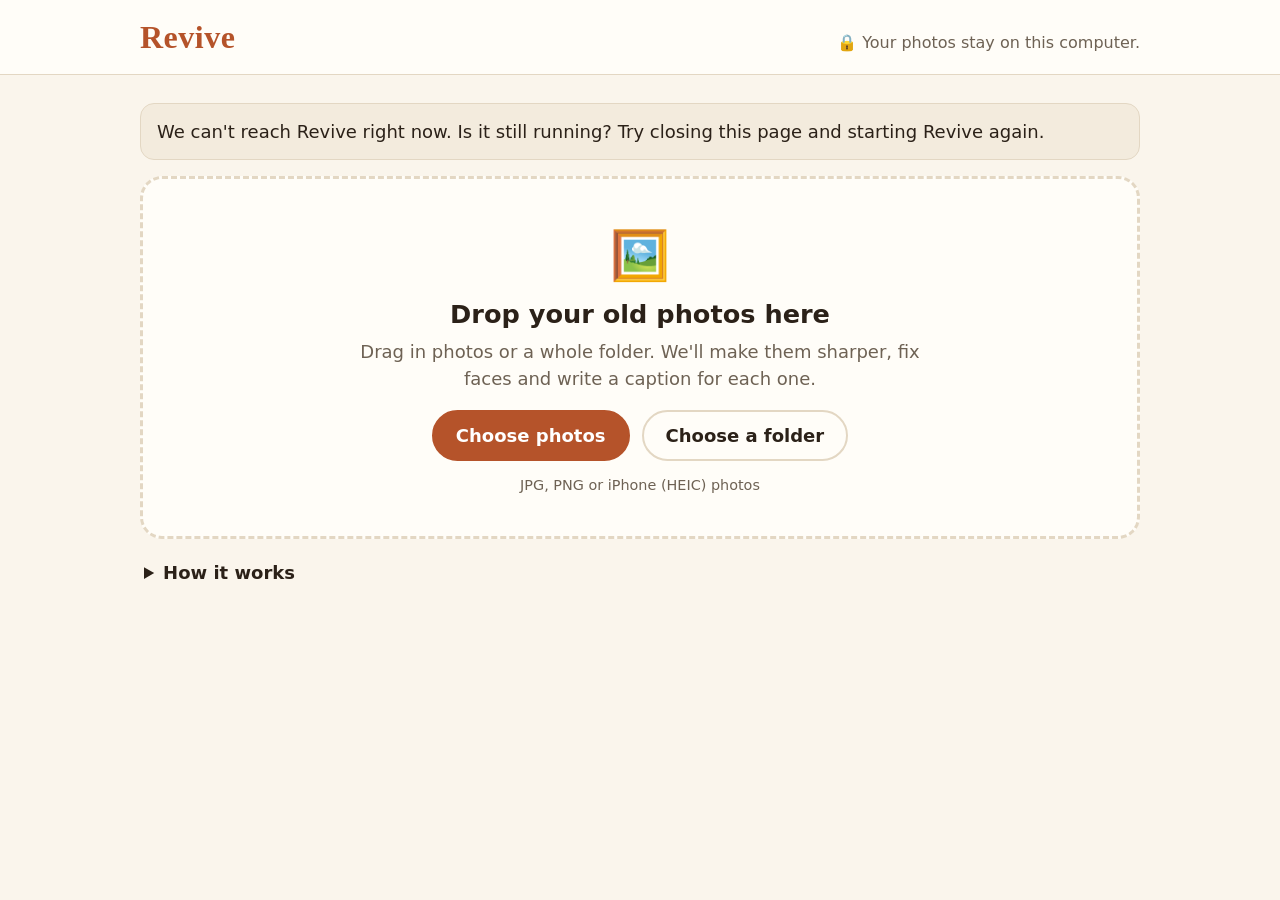
==== frontend/index.html @ 1a8ed316 "Add frontend UI, offline album export, and P2 handoff (P2, Phases 1-4)" ====
<!doctype html>
<html lang="en">
<head>
  <meta charset="utf-8">
  <meta name="viewport" content="width=device-width, initial-scale=1">
  <title>Revive – bring old photos back</title>
  <link rel="stylesheet" href="styles.css">
</head>
<body>
  <header class="site-header">
    <div class="wrap">
      <h1 class="brand">Revive</h1>
      <p class="privacy"><span aria-hidden="true">🔒</span> Your photos stay on this computer.</p>
    </div>
  </header>

  <main class="wrap">
    <div id="health-banner" class="banner" role="status" hidden></div>
    <div id="notice" class="banner banner-warn" role="alert" hidden></div>

    <!-- Step 1: choose photos -->
    <section id="step-pick" aria-labelledby="pick-title">
      <h2 id="pick-title" class="sr-only">Choose your photos</h2>

      <div id="dropzone" class="dropzone" tabindex="0" role="button"
           aria-label="Drop photos or a folder here, or press Enter to choose photos">
        <div class="dz-icon" aria-hidden="true">🖼️</div>
        <p class="dz-title">Drop your old photos here</p>
        <p class="dz-sub" id="dz-sub">Drag in photos or a whole folder. We'll make them sharper, fix faces and write a caption for each one.</p>
        <div class="dz-buttons">
          <button type="button" class="btn btn-primary" id="btn-photos">Choose photos</button>
          <button type="button" class="btn" id="btn-folder">Choose a folder</button>
        </div>
        <p class="dz-hint">JPG, PNG or iPhone (HEIC) photos</p>
        <input type="file" id="input-photos" accept="image/*,.heic,.heif" multiple hidden>
        <input type="file" id="input-folder" webkitdirectory multiple hidden>
      </div>

      <details class="how">
        <summary>How it works</summary>
        <p>Revive uses open AI models that run right here on this computer. Nothing is uploaded and no internet is needed, so your photos never leave this computer.</p>
        <ol>
          <li>Drop in your photos.</li>
          <li>Pick how much sharper you'd like them.</li>
          <li>Press Start and let it work. Each photo takes a little while.</li>
          <li>Look at the before and after, then download your album.</li>
        </ol>
      </details>

      <div id="preview" class="preview" hidden>
        <div class="preview-head">
          <h3 id="preview-count">0 photos</h3>
          <button type="button" class="btn btn-quiet" id="btn-clear">Remove all</button>
        </div>
        <ul id="preview-strip" class="strip"></ul>
      </div>

      <fieldset id="options" class="options" hidden>
        <legend class="sr-only">Options</legend>
        <div class="opt">
          <span class="opt-label" id="scale-label">Make sharper</span>
          <div class="seg" role="radiogroup" aria-labelledby="scale-label">
            <label><input type="radio" name="scale" value="2"><span>2× <small>a little</small></span></label>
            <label><input type="radio" name="scale" value="4" checked><span>4× <small>a lot</small></span></label>
          </div>
        </div>
        <label class="opt opt-toggle" id="opt-faces">
          <span class="opt-label">Fix faces</span>
          <input type="checkbox" id="faces" class="switch" checked>
        </label>
        <label class="opt opt-toggle" id="opt-captions">
          <span class="opt-label">Write captions</span>
          <input type="checkbox" id="captions" class="switch" checked>
        </label>
      </fieldset>

      <div class="start-row" id="start-row" hidden>
        <button type="button" class="btn btn-primary btn-big" id="btn-start">Start</button>
      </div>
    </section>

    <!-- Step 2: progress -->
    <section id="step-progress" aria-labelledby="progress-title" hidden>
      <div class="progress-card">
        <h2 id="progress-title">Working on your photos</h2>
        <div class="bar" role="progressbar" aria-valuemin="0" aria-valuemax="100" aria-valuenow="0" id="bar">
          <div class="bar-fill" id="bar-fill"></div>
        </div>
        <p class="progress-meta"><span id="progress-count"></span> <span id="progress-eta"></span></p>
        <p class="progress-note">You can close this tab and come back. We'll keep going.</p>
      </div>
      <ul id="progress-list" class="plist"></ul>
    </section>

    <!-- Step 3: results -->
    <section id="step-results" aria-labelledby="results-title" hidden>
      <div class="results-head">
        <div>
          <h2 id="results-title">Your photos are ready</h2>
          <p id="results-sub" class="muted"></p>
        </div>
        <div class="results-actions">
          <a class="btn btn-primary btn-big" id="btn-album" href="#" download>Download album</a>
          <button type="button" class="btn" id="btn-new">Start a new batch</button>
        </div>
      </div>
      <ul id="results-grid" class="grid"></ul>
      <h3 id="failed-title" class="failed-title" hidden>These photos couldn't be finished</h3>
      <ul id="failed-list" class="plist" hidden></ul>
    </section>
  </main>

  <!-- Full-screen viewer -->
  <div id="viewer" class="viewer" role="dialog" aria-modal="true" aria-label="Photo viewer" hidden>
    <button type="button" class="v-close" id="v-close" aria-label="Close">✕</button>
    <button type="button" class="v-nav v-prev" id="v-prev" aria-label="Previous photo">‹</button>
    <button type="button" class="v-nav v-next" id="v-next" aria-label="Next photo">›</button>
    <div class="v-body">
      <div id="v-stage" class="v-stage"></div>
      <p class="v-hint">Drag the line, or use the left and right arrow keys on it.</p>
      <div class="v-info">
        <p id="v-meta" class="v-meta"></p>
        <label class="v-cap-label" for="v-caption">Caption <span class="muted">(you can change it)</span></label>
        <textarea id="v-caption" rows="2" maxlength="400"></textarea>
        <p id="v-save" class="muted v-save" aria-live="polite"></p>
      </div>
    </div>
  </div>

  <script src="app.js"></script>
</body>
</html>
---- frontend/styles.css ----
:root {
  --bg: #faf5ec;
  --surface: #fffdf8;
  --surface-2: #f3ebdd;
  --ink: #2b2118;
  --muted: #6e6254;
  --line: #e3d7c3;
  --accent: #b5532a;
  --accent-ink: #ffffff;
  --accent-soft: #f6dccd;
  --ok: #3f7d4e;
  --warn-bg: #fdf0d2;
  --warn-ink: #5c4300;
  --bad: #a3392b;
  --focus: #1f6feb;
  --radius: 14px;
  --shadow: 0 2px 10px rgba(60, 40, 20, .08);
}
@media (prefers-color-scheme: dark) {
  :root {
    --bg: #1d1814;
    --surface: #27211b;
    --surface-2: #322a22;
    --ink: #f3ebdf;
    --muted: #b3a593;
    --line: #443a2f;
    --accent: #e0814f;
    --accent-ink: #1d1814;
    --accent-soft: #4a3023;
    --ok: #7bc08a;
    --warn-bg: #4a3a12;
    --warn-ink: #f6e3b0;
    --bad: #f08a7a;
    --focus: #79b0ff;
    --shadow: 0 2px 10px rgba(0, 0, 0, .4);
  }
}

* { box-sizing: border-box; }
html { -webkit-text-size-adjust: 100%; }
body {
  margin: 0; background: var(--bg); color: var(--ink);
  font: 18px/1.5 "Segoe UI", system-ui, -apple-system, "Helvetica Neue", Arial, sans-serif;
}
h1, h2, h3 { line-height: 1.2; margin: 0; }
h2 { font-size: 1.6rem; }
h3 { font-size: 1.15rem; }
.wrap { max-width: 1040px; margin: 0 auto; padding: 0 20px; }
.muted { color: var(--muted); }
.sr-only { position: absolute; width: 1px; height: 1px; overflow: hidden; clip: rect(0 0 0 0); white-space: nowrap; }
[hidden] { display: none !important; }

:focus-visible { outline: 3px solid var(--focus); outline-offset: 2px; border-radius: 6px; }

/* Header */
.site-header { background: var(--surface); border-bottom: 1px solid var(--line); }
.site-header .wrap { display: flex; align-items: baseline; justify-content: space-between; gap: 12px 24px; flex-wrap: wrap; padding-top: 18px; padding-bottom: 18px; }
.brand { font-family: Georgia, "Times New Roman", serif; font-size: 2rem; letter-spacing: .5px; color: var(--accent); }
.privacy { margin: 0; color: var(--muted); font-size: 1rem; }

main.wrap { padding-top: 28px; padding-bottom: 64px; }
section { margin-top: 8px; }

/* Buttons */
.btn {
  font: inherit; font-weight: 600; cursor: pointer;
  min-height: 48px; padding: 10px 22px; border-radius: 999px;
  border: 2px solid var(--line); background: var(--surface); color: var(--ink);
  text-decoration: none; display: inline-flex; align-items: center; justify-content: center;
}
.btn:hover { border-color: var(--accent); }
.btn-primary { background: var(--accent); border-color: var(--accent); color: var(--accent-ink); }
.btn-primary:hover { filter: brightness(1.07); }
.btn-big { min-height: 56px; padding: 12px 36px; font-size: 1.15rem; }
.btn-quiet { width: auto !important; border-color: transparent; background: none; color: var(--muted); text-decoration: underline; min-height: 40px; }
.btn[aria-disabled="true"], .btn:disabled { opacity: .5; cursor: not-allowed; pointer-events: none; }

/* Banners */
.banner { background: var(--surface-2); border: 1px solid var(--line); border-radius: var(--radius); padding: 12px 16px; margin-bottom: 16px; }
.banner p { margin: 2px 0; }
.banner-warn { background: var(--warn-bg); color: var(--warn-ink); border-color: transparent; }

/* Drop zone */
.dropzone {
  border: 3px dashed var(--line); border-radius: 22px; background: var(--surface);
  text-align: center; padding: 40px 20px; transition: border-color .15s, background .15s;
}
.dropzone.is-over { border-color: var(--accent); background: var(--accent-soft); }
.dropzone.is-compact { padding: 20px; }
.dropzone.is-compact .dz-icon, .dropzone.is-compact .dz-sub, .dropzone.is-compact .dz-hint { display: none; }
.dz-icon { font-size: 3rem; }
.dz-title { font-size: 1.6rem; font-weight: 600; margin: 4px 0; }
.dz-sub { margin: 4px auto 18px; max-width: 34em; color: var(--muted); }
.dz-buttons { display: flex; gap: 12px; justify-content: center; flex-wrap: wrap; }
.dz-hint { margin: 14px 0 0; font-size: .9rem; color: var(--muted); }

.how { margin: 14px 4px; color: var(--muted); }
.how summary { cursor: pointer; font-weight: 600; color: var(--ink); padding: 6px 0; }
.how p, .how ol { margin: 6px 0; }

/* Preview strip */
.preview { margin-top: 20px; }
.preview-head { display: flex; align-items: center; justify-content: space-between; gap: 12px; }
.strip { list-style: none; margin: 10px 0 0; padding: 4px 2px 10px; display: flex; gap: 10px; overflow-x: auto; }
.strip li { position: relative; flex: 0 0 auto; }
.strip img { display: block; width: 96px; height: 96px; object-fit: cover; border-radius: 10px; border: 1px solid var(--line); background: var(--surface-2); }
.strip .rm {
  position: absolute; top: -6px; right: -6px; width: 30px; height: 30px; border-radius: 50%;
  border: 2px solid var(--surface); background: var(--ink); color: var(--bg); cursor: pointer; font-size: 14px; line-height: 1; padding: 0;
}

/* Options */
.options { border: 0; margin: 20px 0 0; padding: 0; display: grid; gap: 12px; }
.opt { display: flex; align-items: center; justify-content: space-between; gap: 16px; background: var(--surface); border: 1px solid var(--line); border-radius: var(--radius); padding: 14px 18px; min-height: 64px; }
.opt-label { font-weight: 600; font-size: 1.1rem; }
.opt-toggle { cursor: pointer; }
.opt.is-off { opacity: .55; }
.opt .hint { display: block; font-weight: 400; font-size: .85rem; color: var(--muted); }

.seg { display: inline-flex; border: 2px solid var(--line); border-radius: 999px; overflow: hidden; }
.seg label { cursor: pointer; }
.seg input { position: absolute; opacity: 0; pointer-events: none; }
.seg span { display: block; padding: 8px 18px; font-weight: 600; }
.seg small { font-weight: 400; color: var(--muted); }
.seg input:checked + span { background: var(--accent); color: var(--accent-ink); }
.seg input:checked + span small { color: inherit; }
.seg input:focus-visible + span { outline: 3px solid var(--focus); outline-offset: -3px; }

.switch { appearance: none; -webkit-appearance: none; width: 56px; height: 32px; border-radius: 999px; background: var(--line); position: relative; cursor: pointer; flex: 0 0 auto; transition: background .15s; margin: 0; }
.switch::after { content: ""; position: absolute; top: 4px; left: 4px; width: 24px; height: 24px; border-radius: 50%; background: #fff; transition: transform .15s; box-shadow: 0 1px 3px rgba(0,0,0,.3); }
.switch:checked { background: var(--accent); }
.switch:checked::after { transform: translateX(24px); }
.switch:disabled { cursor: not-allowed; }

.start-row { margin-top: 24px; text-align: center; }

/* Progress */
.progress-card { background: var(--surface); border: 1px solid var(--line); border-radius: var(--radius); padding: 20px; box-shadow: var(--shadow); }
.bar { height: 16px; border-radius: 999px; background: var(--surface-2); overflow: hidden; margin: 14px 0 8px; }
.bar-fill { height: 100%; width: 0; background: var(--accent); border-radius: 999px; transition: width .6s ease; }
.bar.working .bar-fill { background-image: linear-gradient(90deg, transparent 0, rgba(255,255,255,.35) 50%, transparent 100%); background-size: 200% 100%; animation: shimmer 1.6s linear infinite; background-color: var(--accent); }
@keyframes shimmer { from { background-position: 200% 0; } to { background-position: -200% 0; } }
.progress-meta { margin: 0; font-weight: 600; }
.progress-note { margin: 4px 0 0; color: var(--muted); font-size: .95rem; }

.plist { list-style: none; margin: 16px 0 0; padding: 0; display: grid; gap: 10px; }
.pitem { display: flex; align-items: center; gap: 14px; background: var(--surface); border: 1px solid var(--line); border-radius: var(--radius); padding: 10px 14px; }
.pitem img { width: 56px; height: 56px; border-radius: 8px; object-fit: cover; flex: 0 0 auto; background: var(--surface-2); }
.pitem .thumb-ph { width: 56px; height: 56px; border-radius: 8px; background: var(--surface-2); flex: 0 0 auto; }
.pitem .pname { min-width: 0; flex: 1; }
.pitem .fname { font-weight: 600; overflow: hidden; text-overflow: ellipsis; white-space: nowrap; }
.pitem .stage { font-size: .95rem; color: var(--muted); }
.pitem .err { font-size: .95rem; color: var(--bad); margin-top: 2px; }
.pitem.is-active { border-color: var(--accent); }
.pitem.is-active .stage { color: var(--accent); font-weight: 600; }
.pitem.is-done .stage { color: var(--ok); }
.pitem.is-failed { border-color: var(--bad); }
.pitem.is-failed .stage { color: var(--bad); }
.dots::after { content: ""; display: inline-block; width: 1.2em; text-align: left; animation: dots 1.4s steps(4, end) infinite; }
@keyframes dots { 0% { content: ""; } 25% { content: "."; } 50% { content: ".."; } 75%, 100% { content: "..."; } }
.spinner { width: 22px; height: 22px; border-radius: 50%; border: 3px solid var(--accent-soft); border-top-color: var(--accent); animation: spin 1s linear infinite; flex: 0 0 auto; }
@keyframes spin { to { transform: rotate(360deg); } }
.tick { width: 22px; text-align: center; flex: 0 0 auto; font-weight: 700; }

/* Results */
.results-head { display: flex; align-items: flex-end; justify-content: space-between; gap: 16px; flex-wrap: wrap; margin-bottom: 18px; }
.results-head p { margin: 4px 0 0; }
.results-actions { display: flex; gap: 12px; flex-wrap: wrap; }
.grid { list-style: none; margin: 0; padding: 0; display: grid; grid-template-columns: repeat(auto-fill, minmax(220px, 1fr)); gap: 16px; }
.card { background: var(--surface); border: 1px solid var(--line); border-radius: var(--radius); overflow: hidden; box-shadow: var(--shadow); }
.card button.open { display: block; width: 100%; border: 0; padding: 0; background: var(--surface-2); cursor: zoom-in; }
.card img { display: block; width: 100%; aspect-ratio: 4 / 3; object-fit: cover; }
.card .cbody { padding: 10px 14px 14px; }
.card .ccap { margin: 0; font-size: 1rem; }
.card .cdec { margin: 4px 0 0; font-size: .85rem; color: var(--accent); font-weight: 600; }
.card .cname { margin: 4px 0 0; font-size: .8rem; color: var(--muted); overflow: hidden; text-overflow: ellipsis; white-space: nowrap; }
.failed-title { margin-top: 28px; color: var(--bad); }

/* Before / after slider */
.ba { position: relative; display: inline-block; max-width: 100%; line-height: 0; user-select: none; -webkit-user-select: none; touch-action: pan-y; cursor: ew-resize; border-radius: 10px; overflow: hidden; background: var(--surface-2); --pos: 50%; }
.ba img { display: block; max-width: 100%; max-height: 62vh; width: auto; height: auto; pointer-events: none; -webkit-user-drag: none; }
.ba .ba-before { position: absolute; inset: 0; width: 100%; height: 100%; max-height: none; object-fit: fill; clip-path: inset(0 calc(100% - var(--pos)) 0 0); }
.ba .ba-line { position: absolute; top: 0; bottom: 0; left: var(--pos); width: 4px; margin-left: -2px; background: #fff; box-shadow: 0 0 6px rgba(0,0,0,.5); }
.ba .ba-knob {
  position: absolute; top: 50%; left: var(--pos); width: 48px; height: 48px; margin: -24px 0 0 -24px; border-radius: 50%;
  background: #fff; color: #333; box-shadow: 0 2px 8px rgba(0,0,0,.5); display: flex; align-items: center; justify-content: center; font-size: 18px; line-height: 1;
}
.ba:focus-visible { outline: 3px solid var(--focus); outline-offset: 3px; }
.ba .ba-tag { position: absolute; top: 10px; padding: 3px 12px; border-radius: 999px; background: rgba(0,0,0,.6); color: #fff; font-size: .85rem; font-weight: 600; line-height: 1.4; }
.ba .ba-tag-l { left: 10px; }
.ba .ba-tag-r { right: 10px; }

/* Viewer */
.viewer { position: fixed; inset: 0; z-index: 50; background: rgba(20, 14, 9, .985); color: #f3ebdf; overflow-y: auto; }
.v-body { max-width: 1000px; margin: 0 auto; padding: 64px 70px 32px; text-align: center; }
.v-stage { display: flex; justify-content: center; }
.v-hint { font-size: .9rem; color: #c9bba8; margin: 10px 0 0; }
.v-info { max-width: 640px; margin: 14px auto 0; text-align: left; }
.v-meta { margin: 0 0 8px; color: #e0814f; font-weight: 600; }
.v-cap-label { display: block; font-weight: 600; margin-bottom: 4px; }
.viewer .muted { color: #c9bba8; }
#v-caption { width: 100%; font: inherit; padding: 10px 12px; border-radius: 10px; border: 2px solid #5a4b3c; background: #2a221b; color: inherit; resize: vertical; }
.v-save { min-height: 1.4em; margin: 4px 0 0; font-size: .9rem; }
.v-close, .v-nav { position: fixed; z-index: 2; border: 0; cursor: pointer; background: rgba(255,255,255,.14); color: #fff; border-radius: 50%; width: 52px; height: 52px; font-size: 26px; line-height: 1; }
.v-close:hover, .v-nav:hover { background: rgba(255,255,255,.28); }
.v-close { top: 14px; right: 14px; font-size: 20px; }
.v-nav { top: 50%; margin-top: -26px; }
.v-prev { left: 12px; }
.v-next { right: 12px; }
.v-nav:disabled { opacity: .25; cursor: default; }
.viewer :focus-visible { outline-color: #8fc0ff; }

@media (max-width: 640px) {
  body { font-size: 17px; }
  .wrap { padding: 0 14px; }
  .dropzone { padding: 28px 14px; }
  .dz-title { font-size: 1.35rem; }
  .btn { width: 100%; }
  .dz-buttons .btn, .results-actions .btn { width: 100%; }
  .results-actions { width: 100%; }
  .opt { padding: 12px 14px; }
  .grid { grid-template-columns: repeat(2, 1fr); gap: 10px; }
  .card .cbody { padding: 8px 10px 10px; }
  .card .ccap { font-size: .9rem; }
  .v-body { padding: 70px 12px 96px; }
  .v-nav { top: auto; bottom: 16px; margin: 0; }
  .v-prev { left: 16px; }
  .v-next { right: 16px; }
  .ba img { max-height: 52vh; }
  .pitem { padding: 8px 10px; gap: 10px; }
}
@media (prefers-reduced-motion: reduce) {
  .bar.working .bar-fill, .spinner, .dots::after { animation: none; }
  .bar-fill, .dropzone { transition: none; }
}
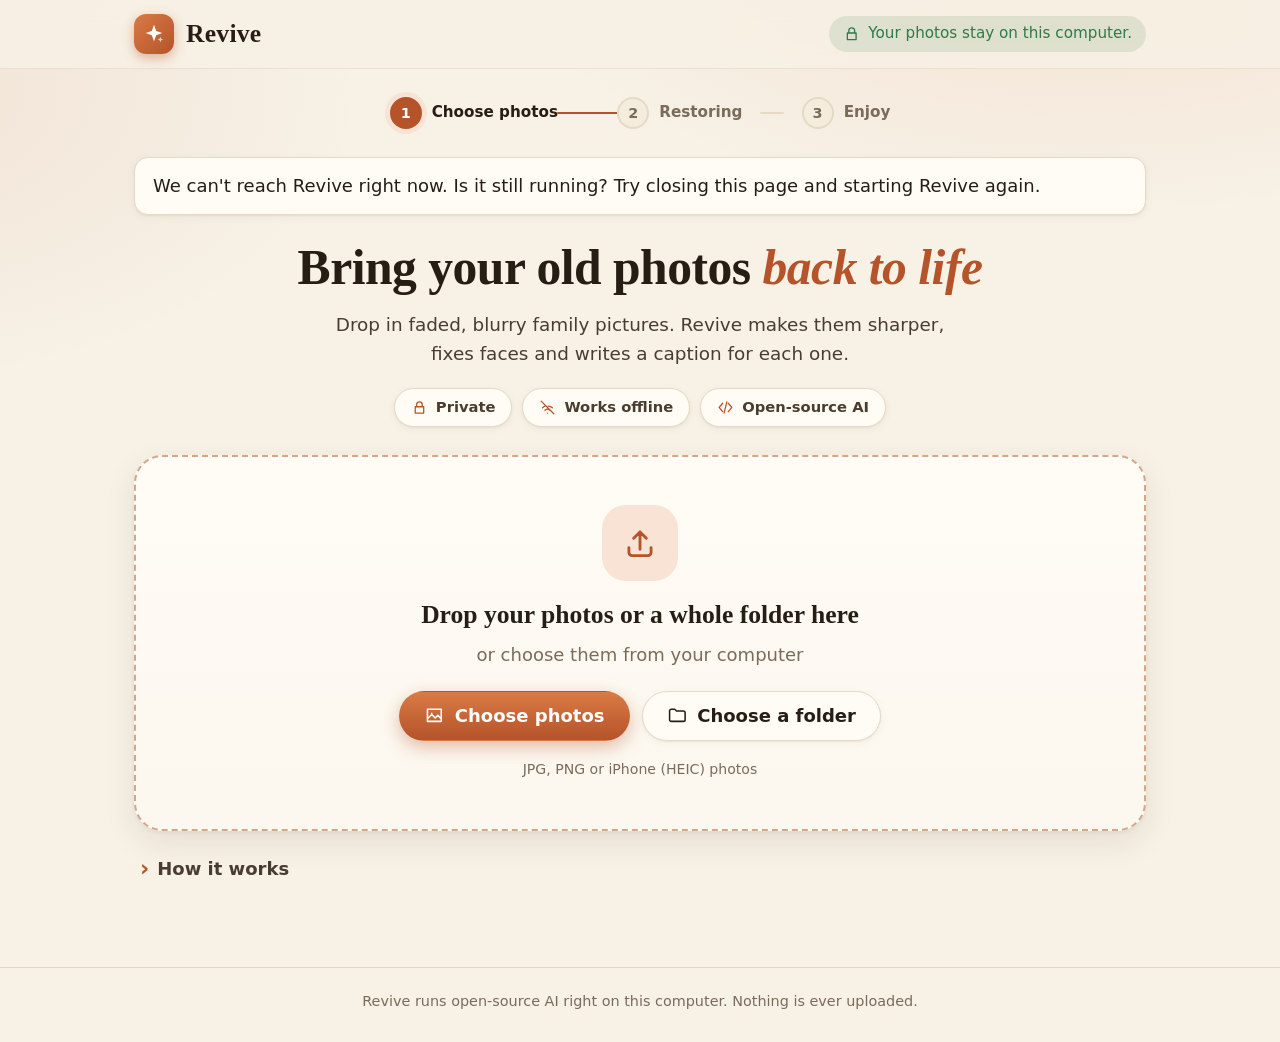
==== commit 978d8c9f: "Redesign UI: hero, step indicator, icons, refined cards, slider and album look" ====
--- a/frontend/index.html
+++ b/frontend/index.html
@@ -3,33 +3,67 @@
 <head>
   <meta charset="utf-8">
   <meta name="viewport" content="width=device-width, initial-scale=1">
+  <meta name="theme-color" content="#f7f1e6">
   <title>Revive – bring old photos back</title>
+  <link rel="icon" href="data:image/svg+xml,%3Csvg xmlns='http://www.w3.org/2000/svg' viewBox='0 0 32 32'%3E%3Crect width='32' height='32' rx='9' fill='%23b5532a'/%3E%3Cpath d='M16 7l2.2 6.3L25 16l-6.8 2.7L16 25l-2.2-6.3L7 16l6.8-2.7z' fill='%23fff'/%3E%3C/svg%3E">
   <link rel="stylesheet" href="styles.css">
 </head>
 <body>
+  <svg width="0" height="0" style="position:absolute" aria-hidden="true">
+    <defs>
+      <symbol id="i-spark" viewBox="0 0 24 24"><path fill="currentColor" d="M12 2l2.4 6.6L21 11l-6.6 2.4L12 20l-2.4-6.6L3 11l6.6-2.4z"/><path fill="currentColor" d="M19 15l.9 2.1L22 18l-2.1.9L19 21l-.9-2.1L16 18l2.1-.9z" opacity=".7"/></symbol>
+      <symbol id="i-upload" viewBox="0 0 24 24"><path fill="none" stroke="currentColor" stroke-width="1.8" stroke-linecap="round" stroke-linejoin="round" d="M12 16V5m0 0l-4 4m4-4l4 4M5 15v3a2 2 0 002 2h10a2 2 0 002-2v-3"/></symbol>
+      <symbol id="i-lock" viewBox="0 0 24 24"><path fill="none" stroke="currentColor" stroke-width="1.8" stroke-linecap="round" stroke-linejoin="round" d="M6 11h12v9H6zM8 11V8a4 4 0 118 0v3"/></symbol>
+      <symbol id="i-wifi-off" viewBox="0 0 24 24"><path fill="none" stroke="currentColor" stroke-width="1.8" stroke-linecap="round" stroke-linejoin="round" d="M3 3l18 18M5 12.5a10 10 0 015-2.6M8.5 16a5 5 0 017 0M12 20h.01M19 12.5a10 10 0 00-6-2.5"/></symbol>
+      <symbol id="i-open" viewBox="0 0 24 24"><path fill="none" stroke="currentColor" stroke-width="1.8" stroke-linecap="round" stroke-linejoin="round" d="M8 6l-5 6 5 6M16 6l5 6-5 6M14 4l-4 16"/></symbol>
+      <symbol id="i-check" viewBox="0 0 24 24"><path fill="none" stroke="currentColor" stroke-width="2.6" stroke-linecap="round" stroke-linejoin="round" d="M5 12.5l4.5 4.5L19 7.5"/></symbol>
+      <symbol id="i-folder" viewBox="0 0 24 24"><path fill="none" stroke="currentColor" stroke-width="1.8" stroke-linecap="round" stroke-linejoin="round" d="M3 7a2 2 0 012-2h4l2 2h8a2 2 0 012 2v8a2 2 0 01-2 2H5a2 2 0 01-2-2z"/></symbol>
+      <symbol id="i-image" viewBox="0 0 24 24"><path fill="none" stroke="currentColor" stroke-width="1.8" stroke-linecap="round" stroke-linejoin="round" d="M4 5h16v14H4zM4 16l5-5 4 4 3-3 4 4M9 9.5h.01"/></symbol>
+      <symbol id="i-download" viewBox="0 0 24 24"><path fill="none" stroke="currentColor" stroke-width="1.8" stroke-linecap="round" stroke-linejoin="round" d="M12 4v11m0 0l-4-4m4 4l4-4M5 19h14"/></symbol>
+      <symbol id="i-expand" viewBox="0 0 24 24"><path fill="none" stroke="currentColor" stroke-width="2" stroke-linecap="round" stroke-linejoin="round" d="M14 4h6v6M10 20H4v-6M20 4l-7 7M4 20l7-7"/></symbol>
+    </defs>
+  </svg>
+
   <header class="site-header">
-    <div class="wrap">
-      <h1 class="brand">Revive</h1>
-      <p class="privacy"><span aria-hidden="true">🔒</span> Your photos stay on this computer.</p>
+    <div class="wrap bar-row">
+      <a class="brand" href="./" aria-label="Revive home">
+        <span class="logo" aria-hidden="true"><svg><use href="#i-spark"/></svg></span>
+        <span class="brand-name">Revive</span>
+      </a>
+      <p class="privacy"><svg class="ico" aria-hidden="true"><use href="#i-lock"/></svg> Your photos stay on this computer.</p>
     </div>
   </header>
 
   <main class="wrap">
+    <ol class="stepper" id="stepper" aria-label="Progress">
+      <li class="is-active" data-step="1"><span class="dot">1</span><span class="lbl">Choose photos</span></li>
+      <li data-step="2"><span class="dot">2</span><span class="lbl">Restoring</span></li>
+      <li data-step="3"><span class="dot">3</span><span class="lbl">Enjoy</span></li>
+    </ol>
+
     <div id="health-banner" class="banner" role="status" hidden></div>
     <div id="notice" class="banner banner-warn" role="alert" hidden></div>
 
     <!-- Step 1: choose photos -->
     <section id="step-pick" aria-labelledby="pick-title">
-      <h2 id="pick-title" class="sr-only">Choose your photos</h2>
+      <div class="hero" id="hero">
+        <h2 id="pick-title">Bring your old photos <em>back to life</em></h2>
+        <p class="lead">Drop in faded, blurry family pictures. Revive makes them sharper, fixes faces and writes a caption for each one.</p>
+        <ul class="chips">
+          <li><svg class="ico" aria-hidden="true"><use href="#i-lock"/></svg> Private</li>
+          <li><svg class="ico" aria-hidden="true"><use href="#i-wifi-off"/></svg> Works offline</li>
+          <li><svg class="ico" aria-hidden="true"><use href="#i-open"/></svg> Open-source AI</li>
+        </ul>
+      </div>
 
       <div id="dropzone" class="dropzone" tabindex="0" role="button"
            aria-label="Drop photos or a folder here, or press Enter to choose photos">
-        <div class="dz-icon" aria-hidden="true">🖼️</div>
-        <p class="dz-title">Drop your old photos here</p>
-        <p class="dz-sub" id="dz-sub">Drag in photos or a whole folder. We'll make them sharper, fix faces and write a caption for each one.</p>
+        <div class="dz-icon" aria-hidden="true"><svg><use href="#i-upload"/></svg></div>
+        <p class="dz-title">Drop your photos or a whole folder here</p>
+        <p class="dz-sub" id="dz-sub">or choose them from your computer</p>
         <div class="dz-buttons">
-          <button type="button" class="btn btn-primary" id="btn-photos">Choose photos</button>
-          <button type="button" class="btn" id="btn-folder">Choose a folder</button>
+          <button type="button" class="btn btn-primary" id="btn-photos"><svg class="ico" aria-hidden="true"><use href="#i-image"/></svg> Choose photos</button>
+          <button type="button" class="btn" id="btn-folder"><svg class="ico" aria-hidden="true"><use href="#i-folder"/></svg> Choose a folder</button>
         </div>
         <p class="dz-hint">JPG, PNG or iPhone (HEIC) photos</p>
         <input type="file" id="input-photos" accept="image/*,.heic,.heif" multiple hidden>
@@ -38,16 +72,18 @@
 
       <details class="how">
         <summary>How it works</summary>
-        <p>Revive uses open AI models that run right here on this computer. Nothing is uploaded and no internet is needed, so your photos never leave this computer.</p>
-        <ol>
-          <li>Drop in your photos.</li>
-          <li>Pick how much sharper you'd like them.</li>
-          <li>Press Start and let it work. Each photo takes a little while.</li>
-          <li>Look at the before and after, then download your album.</li>
-        </ol>
+        <div class="how-body">
+          <p>Revive uses open AI models that run right here on this computer. Nothing is uploaded and no internet is needed, so your photos never leave this computer.</p>
+          <ol class="how-steps">
+            <li><b>Drop in</b> your photos or a folder.</li>
+            <li><b>Choose</b> how much sharper you'd like them.</li>
+            <li><b>Press Start</b> and let it work. Each photo takes a little while.</li>
+            <li><b>Compare</b> before and after, then download your album.</li>
+          </ol>
+        </div>
       </details>
 
-      <div id="preview" class="preview" hidden>
+      <div id="preview" class="preview card-panel" hidden>
         <div class="preview-head">
           <h3 id="preview-count">0 photos</h3>
           <button type="button" class="btn btn-quiet" id="btn-clear">Remove all</button>
@@ -55,34 +91,46 @@
         <ul id="preview-strip" class="strip"></ul>
       </div>
 
-      <fieldset id="options" class="options" hidden>
+      <fieldset id="options" class="options card-panel" hidden>
         <legend class="sr-only">Options</legend>
         <div class="opt">
-          <span class="opt-label" id="scale-label">Make sharper</span>
+          <div class="opt-text">
+            <span class="opt-label" id="scale-label">Make sharper</span>
+            <span class="hint">4× brings back the most detail but takes longer</span>
+          </div>
           <div class="seg" role="radiogroup" aria-labelledby="scale-label">
             <label><input type="radio" name="scale" value="2"><span>2× <small>a little</small></span></label>
             <label><input type="radio" name="scale" value="4" checked><span>4× <small>a lot</small></span></label>
           </div>
         </div>
         <label class="opt opt-toggle" id="opt-faces">
-          <span class="opt-label">Fix faces</span>
+          <div class="opt-text">
+            <span class="opt-label">Fix faces</span>
+            <span class="hint">Gently restores blurry or faded faces</span>
+          </div>
           <input type="checkbox" id="faces" class="switch" checked>
         </label>
         <label class="opt opt-toggle" id="opt-captions">
-          <span class="opt-label">Write captions</span>
+          <div class="opt-text">
+            <span class="opt-label">Write captions</span>
+            <span class="hint">A short description and a guess at the decade</span>
+          </div>
           <input type="checkbox" id="captions" class="switch" checked>
         </label>
       </fieldset>
 
       <div class="start-row" id="start-row" hidden>
-        <button type="button" class="btn btn-primary btn-big" id="btn-start">Start</button>
+        <button type="button" class="btn btn-primary btn-big" id="btn-start"><svg class="ico" aria-hidden="true"><use href="#i-spark"/></svg> Start</button>
       </div>
     </section>
 
     <!-- Step 2: progress -->
     <section id="step-progress" aria-labelledby="progress-title" hidden>
       <div class="progress-card">
-        <h2 id="progress-title">Working on your photos</h2>
+        <div class="pc-top">
+          <h2 id="progress-title">Working on your photos</h2>
+          <span class="pct" id="progress-pct" aria-hidden="true">0%</span>
+        </div>
         <div class="bar" role="progressbar" aria-valuemin="0" aria-valuemax="100" aria-valuenow="0" id="bar">
           <div class="bar-fill" id="bar-fill"></div>
         </div>
@@ -100,7 +148,7 @@
           <p id="results-sub" class="muted"></p>
         </div>
         <div class="results-actions">
-          <a class="btn btn-primary btn-big" id="btn-album" href="#" download>Download album</a>
+          <a class="btn btn-primary btn-big" id="btn-album" href="#" download><svg class="ico" aria-hidden="true"><use href="#i-download"/></svg> Download album</a>
           <button type="button" class="btn" id="btn-new">Start a new batch</button>
         </div>
       </div>
@@ -109,6 +157,10 @@
       <ul id="failed-list" class="plist" hidden></ul>
     </section>
   </main>
+
+  <footer class="site-footer">
+    <div class="wrap">Revive runs open-source AI right on this computer. Nothing is ever uploaded.</div>
+  </footer>
 
   <!-- Full-screen viewer -->
   <div id="viewer" class="viewer" role="dialog" aria-modal="true" aria-label="Photo viewer" hidden>
--- a/frontend/styles.css
+++ b/frontend/styles.css
@@ -1,235 +1,345 @@
+/* Revive: warm paper, deep terracotta, generous space. No external fonts or assets (works offline). */
 :root {
-  --bg: #faf5ec;
-  --surface: #fffdf8;
-  --surface-2: #f3ebdd;
-  --ink: #2b2118;
-  --muted: #6e6254;
-  --line: #e3d7c3;
+  --bg: #f7f1e6;
+  --bg-2: #efe5d2;
+  --surface: #fffcf6;
+  --surface-2: #f4ecdd;
+  --ink: #261d15;
+  --ink-2: #4a3d30;
+  --muted: #7a6b5a;
+  --line: #e6dac5;
   --accent: #b5532a;
-  --accent-ink: #ffffff;
-  --accent-soft: #f6dccd;
-  --ok: #3f7d4e;
+  --accent-2: #d97b45;
+  --accent-ink: #fff;
+  --accent-soft: #f8e3d4;
+  --ok: #2f7a47;
   --warn-bg: #fdf0d2;
   --warn-ink: #5c4300;
   --bad: #a3392b;
   --focus: #1f6feb;
-  --radius: 14px;
-  --shadow: 0 2px 10px rgba(60, 40, 20, .08);
+  --radius: 20px;
+  --radius-sm: 14px;
+  --shadow-sm: 0 1px 2px rgba(70, 45, 20, .06), 0 2px 8px rgba(70, 45, 20, .05);
+  --shadow: 0 2px 4px rgba(70, 45, 20, .05), 0 12px 32px rgba(70, 45, 20, .09);
+  --shadow-lg: 0 4px 8px rgba(70, 45, 20, .06), 0 24px 56px rgba(70, 45, 20, .16);
+  --serif: Georgia, "Iowan Old Style", "Palatino Linotype", "Times New Roman", serif;
+  --sans: "Segoe UI Variable", "Segoe UI", system-ui, -apple-system, "Helvetica Neue", Arial, sans-serif;
 }
 @media (prefers-color-scheme: dark) {
   :root {
-    --bg: #1d1814;
-    --surface: #27211b;
-    --surface-2: #322a22;
-    --ink: #f3ebdf;
-    --muted: #b3a593;
-    --line: #443a2f;
+    --bg: #17120e;
+    --bg-2: #1f1913;
+    --surface: #221b15;
+    --surface-2: #2d241c;
+    --ink: #f4ece0;
+    --ink-2: #d8cab7;
+    --muted: #a99a87;
+    --line: #3b3126;
     --accent: #e0814f;
-    --accent-ink: #1d1814;
-    --accent-soft: #4a3023;
+    --accent-2: #f0a06d;
+    --accent-ink: #1b130d;
+    --accent-soft: #46291b;
     --ok: #7bc08a;
-    --warn-bg: #4a3a12;
+    --warn-bg: #44350f;
     --warn-ink: #f6e3b0;
     --bad: #f08a7a;
     --focus: #79b0ff;
-    --shadow: 0 2px 10px rgba(0, 0, 0, .4);
+    --shadow-sm: 0 1px 2px rgba(0, 0, 0, .4);
+    --shadow: 0 12px 32px rgba(0, 0, 0, .4);
+    --shadow-lg: 0 24px 56px rgba(0, 0, 0, .55);
   }
 }
 
 * { box-sizing: border-box; }
-html { -webkit-text-size-adjust: 100%; }
+html { -webkit-text-size-adjust: 100%; scroll-behavior: smooth; }
 body {
-  margin: 0; background: var(--bg); color: var(--ink);
-  font: 18px/1.5 "Segoe UI", system-ui, -apple-system, "Helvetica Neue", Arial, sans-serif;
-}
-h1, h2, h3 { line-height: 1.2; margin: 0; }
-h2 { font-size: 1.6rem; }
-h3 { font-size: 1.15rem; }
-.wrap { max-width: 1040px; margin: 0 auto; padding: 0 20px; }
+  margin: 0; min-height: 100vh; display: flex; flex-direction: column; color: var(--ink);
+  font: 18px/1.55 var(--sans); -webkit-font-smoothing: antialiased;
+  background:
+    radial-gradient(900px 480px at 85% -120px, color-mix(in srgb, var(--accent-2) 16%, transparent), transparent 70%),
+    radial-gradient(700px 420px at -10% 10%, color-mix(in srgb, var(--accent) 9%, transparent), transparent 70%),
+    var(--bg);
+  background-attachment: fixed;
+}
+h1, h2, h3 { line-height: 1.15; margin: 0; letter-spacing: -.01em; }
+h2 { font-family: var(--serif); font-size: 1.9rem; font-weight: 700; }
+h3 { font-size: 1.1rem; }
+p { margin: 0; }
+.wrap { max-width: 1060px; margin: 0 auto; padding: 0 24px; width: 100%; }
 .muted { color: var(--muted); }
 .sr-only { position: absolute; width: 1px; height: 1px; overflow: hidden; clip: rect(0 0 0 0); white-space: nowrap; }
 [hidden] { display: none !important; }
-
-:focus-visible { outline: 3px solid var(--focus); outline-offset: 2px; border-radius: 6px; }
+.ico { width: 1.15em; height: 1.15em; flex: 0 0 auto; vertical-align: -.2em; }
+:focus-visible { outline: 3px solid var(--focus); outline-offset: 3px; border-radius: 8px; }
 
 /* Header */
-.site-header { background: var(--surface); border-bottom: 1px solid var(--line); }
-.site-header .wrap { display: flex; align-items: baseline; justify-content: space-between; gap: 12px 24px; flex-wrap: wrap; padding-top: 18px; padding-bottom: 18px; }
-.brand { font-family: Georgia, "Times New Roman", serif; font-size: 2rem; letter-spacing: .5px; color: var(--accent); }
-.privacy { margin: 0; color: var(--muted); font-size: 1rem; }
-
-main.wrap { padding-top: 28px; padding-bottom: 64px; }
-section { margin-top: 8px; }
+.site-header { position: sticky; top: 0; z-index: 10; backdrop-filter: saturate(1.4) blur(14px); -webkit-backdrop-filter: saturate(1.4) blur(14px);
+  background: color-mix(in srgb, var(--bg) 82%, transparent); border-bottom: 1px solid color-mix(in srgb, var(--line) 70%, transparent); }
+.bar-row { display: flex; align-items: center; justify-content: space-between; gap: 8px 24px; padding-top: 14px; padding-bottom: 14px; flex-wrap: wrap; }
+.brand { display: inline-flex; align-items: center; gap: 12px; text-decoration: none; color: var(--ink); border-radius: 12px; }
+.logo { width: 40px; height: 40px; border-radius: 12px; display: grid; place-items: center; color: #fff;
+  background: linear-gradient(135deg, var(--accent-2), var(--accent)); box-shadow: 0 4px 12px color-mix(in srgb, var(--accent) 40%, transparent); }
+.logo svg { width: 22px; height: 22px; }
+.brand-name { font-family: var(--serif); font-size: 1.6rem; font-weight: 700; letter-spacing: .01em; }
+.privacy { display: inline-flex; align-items: center; gap: 8px; margin: 0; padding: 6px 14px; border-radius: 999px; font-size: .95rem; font-weight: 500;
+  color: var(--ok); background: color-mix(in srgb, var(--ok) 12%, transparent); }
+
+main.wrap { flex: 1; padding-top: 28px; padding-bottom: 72px; }
+section { margin-top: 6px; }
+
+/* Stepper */
+.stepper { list-style: none; margin: 0 auto 28px; padding: 0; display: flex; justify-content: center; align-items: center; gap: 0; max-width: 560px; }
+.stepper li { display: flex; align-items: center; gap: 10px; color: var(--muted); font-weight: 600; font-size: .95rem; flex: 1 1 auto; justify-content: center; position: relative; }
+.stepper li + li::before { content: ""; position: absolute; right: calc(50% + 62px); width: calc(100% - 124px); left: auto; height: 2px; background: var(--line); top: 50%; transform: translateY(-50%); border-radius: 2px; }
+.stepper .dot { width: 32px; height: 32px; border-radius: 50%; display: grid; place-items: center; background: var(--surface-2); border: 2px solid var(--line); font-size: .9rem; transition: all .25s; z-index: 1; }
+.stepper li.is-active { color: var(--ink); }
+.stepper li.is-active .dot { background: var(--accent); border-color: var(--accent); color: var(--accent-ink); box-shadow: 0 0 0 5px var(--accent-soft); }
+.stepper li.is-done { color: var(--ink-2); }
+.stepper li.is-done .dot { background: var(--ok); border-color: var(--ok); color: #fff; }
+.stepper li.is-done + li::before, .stepper li.is-active + li::before { background: var(--accent); }
+@media (max-width: 560px) {
+  .stepper .lbl { display: none; }
+  .stepper li.is-active .lbl { display: inline; }
+  .stepper li + li::before { right: 50%; width: 100%; }
+  .stepper li { gap: 8px; }
+}
 
 /* Buttons */
 .btn {
-  font: inherit; font-weight: 600; cursor: pointer;
-  min-height: 48px; padding: 10px 22px; border-radius: 999px;
-  border: 2px solid var(--line); background: var(--surface); color: var(--ink);
+  font: inherit; font-weight: 600; cursor: pointer; gap: 10px;
+  min-height: 50px; padding: 10px 24px; border-radius: 999px;
+  border: 1.5px solid var(--line); background: var(--surface); color: var(--ink); box-shadow: var(--shadow-sm);
   text-decoration: none; display: inline-flex; align-items: center; justify-content: center;
-}
-.btn:hover { border-color: var(--accent); }
-.btn-primary { background: var(--accent); border-color: var(--accent); color: var(--accent-ink); }
-.btn-primary:hover { filter: brightness(1.07); }
-.btn-big { min-height: 56px; padding: 12px 36px; font-size: 1.15rem; }
-.btn-quiet { width: auto !important; border-color: transparent; background: none; color: var(--muted); text-decoration: underline; min-height: 40px; }
-.btn[aria-disabled="true"], .btn:disabled { opacity: .5; cursor: not-allowed; pointer-events: none; }
+  transition: transform .15s, box-shadow .15s, border-color .15s, filter .15s;
+}
+.btn:hover { border-color: var(--accent); transform: translateY(-1px); box-shadow: var(--shadow); }
+.btn:active { transform: translateY(0); }
+.btn-primary { background: linear-gradient(180deg, var(--accent-2), var(--accent)); border-color: transparent; color: var(--accent-ink);
+  box-shadow: 0 6px 18px color-mix(in srgb, var(--accent) 38%, transparent); }
+.btn-primary:hover { border-color: transparent; filter: brightness(1.06); box-shadow: 0 10px 26px color-mix(in srgb, var(--accent) 45%, transparent); }
+.btn-big { min-height: 60px; padding: 14px 44px; font-size: 1.2rem; }
+.btn-quiet { border-color: transparent; background: none; color: var(--muted); box-shadow: none; min-height: 40px; padding: 6px 12px; width: auto !important; }
+.btn-quiet:hover { color: var(--bad); box-shadow: none; transform: none; border-color: transparent; }
+.btn[aria-disabled="true"], .btn:disabled { opacity: .45; cursor: not-allowed; pointer-events: none; box-shadow: none; }
 
 /* Banners */
-.banner { background: var(--surface-2); border: 1px solid var(--line); border-radius: var(--radius); padding: 12px 16px; margin-bottom: 16px; }
-.banner p { margin: 2px 0; }
+.banner { background: var(--surface); border: 1px solid var(--line); border-radius: var(--radius-sm); padding: 14px 18px; margin-bottom: 18px; box-shadow: var(--shadow-sm); }
+.banner p + p { margin-top: 4px; }
 .banner-warn { background: var(--warn-bg); color: var(--warn-ink); border-color: transparent; }
+
+/* Hero */
+.hero { text-align: center; padding: 8px 0 28px; }
+.hero h2 { text-wrap: balance; font-size: clamp(2rem, 5.2vw, 3.1rem); line-height: 1.1; max-width: 16em; margin: 0 auto; }
+.hero h2 em { font-style: italic; color: var(--accent); }
+.hero .lead { margin: 16px auto 0; max-width: 34em; font-size: 1.15rem; color: var(--ink-2); }
+.chips { list-style: none; margin: 20px 0 0; padding: 0; display: flex; gap: 10px; justify-content: center; flex-wrap: wrap; }
+.chips li { display: inline-flex; align-items: center; gap: 8px; padding: 7px 16px; border-radius: 999px; background: var(--surface); border: 1px solid var(--line);
+  font-size: .92rem; font-weight: 600; color: var(--ink-2); box-shadow: var(--shadow-sm); }
+.chips .ico { color: var(--accent); }
+.has-photos .hero .lead, .has-photos .hero .chips { display: none; }
+.has-photos .hero { padding-bottom: 16px; }
+.has-photos .hero h2 { font-size: 1.7rem; }
 
 /* Drop zone */
 .dropzone {
-  border: 3px dashed var(--line); border-radius: 22px; background: var(--surface);
-  text-align: center; padding: 40px 20px; transition: border-color .15s, background .15s;
-}
-.dropzone.is-over { border-color: var(--accent); background: var(--accent-soft); }
-.dropzone.is-compact { padding: 20px; }
+  position: relative; text-align: center; padding: 48px 24px; border-radius: 28px; cursor: pointer;
+  background: linear-gradient(180deg, var(--surface), color-mix(in srgb, var(--surface) 70%, var(--surface-2)));
+  border: 2px dashed color-mix(in srgb, var(--accent) 38%, var(--line));
+  box-shadow: var(--shadow); transition: border-color .2s, background .2s, transform .2s, box-shadow .2s;
+}
+.dropzone:hover { border-color: var(--accent); }
+.dropzone.is-over { border-style: solid; border-color: var(--accent); background: var(--accent-soft); transform: scale(1.01); box-shadow: var(--shadow-lg); }
+.dropzone.is-compact { padding: 22px 20px; }
 .dropzone.is-compact .dz-icon, .dropzone.is-compact .dz-sub, .dropzone.is-compact .dz-hint { display: none; }
-.dz-icon { font-size: 3rem; }
-.dz-title { font-size: 1.6rem; font-weight: 600; margin: 4px 0; }
-.dz-sub { margin: 4px auto 18px; max-width: 34em; color: var(--muted); }
+.dropzone.is-compact .dz-title { font-size: 1.1rem; margin-bottom: 12px; }
+.dz-icon { width: 76px; height: 76px; margin: 0 auto 14px; border-radius: 24px; display: grid; place-items: center; color: var(--accent);
+  background: var(--accent-soft); animation: float 3.6s ease-in-out infinite; }
+.dz-icon svg { width: 38px; height: 38px; }
+@keyframes float { 0%, 100% { transform: translateY(0); } 50% { transform: translateY(-6px); } }
+.dz-title { font-family: var(--serif); font-size: 1.6rem; font-weight: 700; }
+.dz-sub { margin: 6px 0 22px; color: var(--muted); }
 .dz-buttons { display: flex; gap: 12px; justify-content: center; flex-wrap: wrap; }
-.dz-hint { margin: 14px 0 0; font-size: .9rem; color: var(--muted); }
-
-.how { margin: 14px 4px; color: var(--muted); }
-.how summary { cursor: pointer; font-weight: 600; color: var(--ink); padding: 6px 0; }
-.how p, .how ol { margin: 6px 0; }
+.dz-hint { margin-top: 18px; font-size: .88rem; color: var(--muted); }
+
+.how { margin: 16px 0 4px; }
+.how summary { cursor: pointer; display: inline-flex; align-items: center; gap: 8px; font-weight: 600; color: var(--ink-2); padding: 8px 6px; border-radius: 10px; list-style: none; }
+.how summary::-webkit-details-marker { display: none; }
+.how summary::before { content: "›"; display: inline-block; font-size: 1.4rem; line-height: 1; transition: transform .2s; color: var(--accent); }
+.how[open] summary::before { transform: rotate(90deg); }
+.how-body { margin-top: 8px; padding: 18px 22px; border-radius: var(--radius-sm); background: var(--surface); border: 1px solid var(--line); box-shadow: var(--shadow-sm); color: var(--ink-2); }
+.how-steps { margin: 12px 0 0; padding-left: 1.3em; display: grid; gap: 6px; }
+.how-steps li::marker { color: var(--accent); font-weight: 700; }
+
+/* Panels */
+.card-panel { background: var(--surface); border: 1px solid var(--line); border-radius: var(--radius); box-shadow: var(--shadow-sm); }
 
 /* Preview strip */
-.preview { margin-top: 20px; }
+.preview { margin-top: 20px; padding: 18px 20px 8px; }
 .preview-head { display: flex; align-items: center; justify-content: space-between; gap: 12px; }
-.strip { list-style: none; margin: 10px 0 0; padding: 4px 2px 10px; display: flex; gap: 10px; overflow-x: auto; }
+.strip { list-style: none; margin: 10px 0 0; padding: 8px 4px 14px; display: flex; gap: 12px; overflow-x: auto; scrollbar-width: thin; }
 .strip li { position: relative; flex: 0 0 auto; }
-.strip img { display: block; width: 96px; height: 96px; object-fit: cover; border-radius: 10px; border: 1px solid var(--line); background: var(--surface-2); }
+.strip img { display: block; width: 104px; height: 104px; object-fit: cover; border-radius: 14px; border: 1px solid var(--line); background: var(--surface-2); box-shadow: var(--shadow-sm); }
 .strip .rm {
-  position: absolute; top: -6px; right: -6px; width: 30px; height: 30px; border-radius: 50%;
-  border: 2px solid var(--surface); background: var(--ink); color: var(--bg); cursor: pointer; font-size: 14px; line-height: 1; padding: 0;
-}
+  position: absolute; top: -8px; right: -8px; width: 28px; height: 28px; border-radius: 50%; display: grid; place-items: center;
+  border: 2px solid var(--surface); background: var(--ink); color: var(--bg); cursor: pointer; font-size: 12px; line-height: 1; padding: 0;
+  opacity: .92; transition: transform .15s, background .15s;
+}
+.strip .rm:hover { background: var(--bad); transform: scale(1.1); }
 
 /* Options */
-.options { border: 0; margin: 20px 0 0; padding: 0; display: grid; gap: 12px; }
-.opt { display: flex; align-items: center; justify-content: space-between; gap: 16px; background: var(--surface); border: 1px solid var(--line); border-radius: var(--radius); padding: 14px 18px; min-height: 64px; }
-.opt-label { font-weight: 600; font-size: 1.1rem; }
+.options { margin: 20px 0 0; padding: 8px 22px; display: grid; gap: 0; min-width: 0; }
+.opt { display: flex; align-items: center; justify-content: space-between; gap: 20px; padding: 16px 0; min-height: 72px; }
+.opt + .opt { border-top: 1px solid var(--line); }
+.opt-text { display: grid; gap: 1px; min-width: 0; }
+.opt-label { font-weight: 650; font-size: 1.1rem; }
+.opt .hint { font-size: .9rem; color: var(--muted); }
 .opt-toggle { cursor: pointer; }
-.opt.is-off { opacity: .55; }
-.opt .hint { display: block; font-weight: 400; font-size: .85rem; color: var(--muted); }
-
-.seg { display: inline-flex; border: 2px solid var(--line); border-radius: 999px; overflow: hidden; }
+.opt.is-off { opacity: .5; }
+
+.seg { display: inline-flex; padding: 4px; gap: 2px; background: var(--surface-2); border-radius: 999px; flex: 0 0 auto; }
 .seg label { cursor: pointer; }
 .seg input { position: absolute; opacity: 0; pointer-events: none; }
-.seg span { display: block; padding: 8px 18px; font-weight: 600; }
-.seg small { font-weight: 400; color: var(--muted); }
-.seg input:checked + span { background: var(--accent); color: var(--accent-ink); }
-.seg input:checked + span small { color: inherit; }
-.seg input:focus-visible + span { outline: 3px solid var(--focus); outline-offset: -3px; }
-
-.switch { appearance: none; -webkit-appearance: none; width: 56px; height: 32px; border-radius: 999px; background: var(--line); position: relative; cursor: pointer; flex: 0 0 auto; transition: background .15s; margin: 0; }
-.switch::after { content: ""; position: absolute; top: 4px; left: 4px; width: 24px; height: 24px; border-radius: 50%; background: #fff; transition: transform .15s; box-shadow: 0 1px 3px rgba(0,0,0,.3); }
+.seg span { display: block; padding: 8px 20px; font-weight: 650; border-radius: 999px; transition: background .2s, color .2s, box-shadow .2s; white-space: nowrap; }
+.seg small { font-weight: 400; color: var(--muted); font-size: .85em; }
+.seg input:checked + span { background: var(--accent); color: var(--accent-ink); box-shadow: 0 3px 10px color-mix(in srgb, var(--accent) 40%, transparent); }
+.seg input:checked + span small { color: inherit; opacity: .85; }
+.seg input:focus-visible + span { outline: 3px solid var(--focus); outline-offset: 2px; }
+
+.switch { appearance: none; -webkit-appearance: none; width: 58px; height: 34px; border-radius: 999px; background: color-mix(in srgb, var(--muted) 35%, var(--surface-2)); position: relative; cursor: pointer; flex: 0 0 auto; transition: background .2s; margin: 0; }
+.switch::after { content: ""; position: absolute; top: 4px; left: 4px; width: 26px; height: 26px; border-radius: 50%; background: #fff; transition: transform .2s cubic-bezier(.3, 1.4, .5, 1); box-shadow: 0 2px 5px rgba(0, 0, 0, .3); }
 .switch:checked { background: var(--accent); }
 .switch:checked::after { transform: translateX(24px); }
 .switch:disabled { cursor: not-allowed; }
 
-.start-row { margin-top: 24px; text-align: center; }
+.start-row { margin-top: 28px; text-align: center; }
 
 /* Progress */
-.progress-card { background: var(--surface); border: 1px solid var(--line); border-radius: var(--radius); padding: 20px; box-shadow: var(--shadow); }
-.bar { height: 16px; border-radius: 999px; background: var(--surface-2); overflow: hidden; margin: 14px 0 8px; }
-.bar-fill { height: 100%; width: 0; background: var(--accent); border-radius: 999px; transition: width .6s ease; }
-.bar.working .bar-fill { background-image: linear-gradient(90deg, transparent 0, rgba(255,255,255,.35) 50%, transparent 100%); background-size: 200% 100%; animation: shimmer 1.6s linear infinite; background-color: var(--accent); }
-@keyframes shimmer { from { background-position: 200% 0; } to { background-position: -200% 0; } }
-.progress-meta { margin: 0; font-weight: 600; }
-.progress-note { margin: 4px 0 0; color: var(--muted); font-size: .95rem; }
-
-.plist { list-style: none; margin: 16px 0 0; padding: 0; display: grid; gap: 10px; }
-.pitem { display: flex; align-items: center; gap: 14px; background: var(--surface); border: 1px solid var(--line); border-radius: var(--radius); padding: 10px 14px; }
-.pitem img { width: 56px; height: 56px; border-radius: 8px; object-fit: cover; flex: 0 0 auto; background: var(--surface-2); }
-.pitem .thumb-ph { width: 56px; height: 56px; border-radius: 8px; background: var(--surface-2); flex: 0 0 auto; }
+.progress-card { background: var(--surface); border: 1px solid var(--line); border-radius: var(--radius); padding: 26px 28px; box-shadow: var(--shadow); }
+.pc-top { display: flex; align-items: baseline; justify-content: space-between; gap: 16px; }
+.pct { font-family: var(--serif); font-size: 2.2rem; font-weight: 700; color: var(--accent); font-variant-numeric: tabular-nums; }
+.bar { height: 14px; border-radius: 999px; background: var(--surface-2); overflow: hidden; margin: 16px 0 12px; box-shadow: inset 0 1px 2px rgba(70, 45, 20, .12); }
+.bar-fill { height: 100%; width: 0; background: linear-gradient(90deg, var(--accent), var(--accent-2)); border-radius: 999px; transition: width .6s ease; }
+.bar.working .bar-fill { background-image: linear-gradient(110deg, transparent 30%, rgba(255, 255, 255, .45) 50%, transparent 70%), linear-gradient(90deg, var(--accent), var(--accent-2)); background-size: 200% 100%, 100% 100%; animation: shimmer 1.8s linear infinite; }
+@keyframes shimmer { from { background-position: 200% 0, 0 0; } to { background-position: -200% 0, 0 0; } }
+.progress-meta { font-weight: 600; }
+.progress-note { margin-top: 4px; color: var(--muted); font-size: .95rem; }
+
+.plist { list-style: none; margin: 18px 0 0; padding: 0; display: grid; gap: 10px; }
+.pitem { display: flex; align-items: center; gap: 16px; background: var(--surface); border: 1px solid var(--line); border-radius: var(--radius-sm); padding: 10px 16px 10px 10px; box-shadow: var(--shadow-sm); transition: border-color .2s, box-shadow .2s; }
+.pitem img, .pitem .thumb-ph { width: 60px; height: 60px; border-radius: 10px; object-fit: cover; flex: 0 0 auto; background: var(--surface-2); }
 .pitem .pname { min-width: 0; flex: 1; }
-.pitem .fname { font-weight: 600; overflow: hidden; text-overflow: ellipsis; white-space: nowrap; }
+.pitem .fname { font-weight: 650; overflow: hidden; text-overflow: ellipsis; white-space: nowrap; }
 .pitem .stage { font-size: .95rem; color: var(--muted); }
 .pitem .err { font-size: .95rem; color: var(--bad); margin-top: 2px; }
-.pitem.is-active { border-color: var(--accent); }
-.pitem.is-active .stage { color: var(--accent); font-weight: 600; }
+.pitem.is-active { border-color: var(--accent); box-shadow: 0 0 0 4px var(--accent-soft), var(--shadow-sm); }
+.pitem.is-active .stage { color: var(--accent); font-weight: 650; }
 .pitem.is-done .stage { color: var(--ok); }
-.pitem.is-failed { border-color: var(--bad); }
-.pitem.is-failed .stage { color: var(--bad); }
+.pitem.is-failed { border-color: color-mix(in srgb, var(--bad) 50%, var(--line)); }
+.pitem.is-failed .stage { color: var(--bad); font-weight: 600; }
 .dots::after { content: ""; display: inline-block; width: 1.2em; text-align: left; animation: dots 1.4s steps(4, end) infinite; }
 @keyframes dots { 0% { content: ""; } 25% { content: "."; } 50% { content: ".."; } 75%, 100% { content: "..."; } }
-.spinner { width: 22px; height: 22px; border-radius: 50%; border: 3px solid var(--accent-soft); border-top-color: var(--accent); animation: spin 1s linear infinite; flex: 0 0 auto; }
+.spinner { width: 24px; height: 24px; border-radius: 50%; border: 3px solid var(--accent-soft); border-top-color: var(--accent); animation: spin 0.9s linear infinite; flex: 0 0 auto; }
 @keyframes spin { to { transform: rotate(360deg); } }
-.tick { width: 22px; text-align: center; flex: 0 0 auto; font-weight: 700; }
+.tick { width: 26px; height: 26px; border-radius: 50%; display: grid; place-items: center; flex: 0 0 auto; font-weight: 700; font-size: .9rem; }
+.tick svg { width: 15px; height: 15px; }
+.tick.ok { background: color-mix(in srgb, var(--ok) 16%, transparent); color: var(--ok); }
+.tick.bad { background: color-mix(in srgb, var(--bad) 16%, transparent); color: var(--bad); }
 
 /* Results */
-.results-head { display: flex; align-items: flex-end; justify-content: space-between; gap: 16px; flex-wrap: wrap; margin-bottom: 18px; }
-.results-head p { margin: 4px 0 0; }
+.results-head { display: flex; align-items: flex-end; justify-content: space-between; gap: 18px; flex-wrap: wrap; margin-bottom: 24px; }
+.results-head h2 { font-size: 2.2rem; }
+.results-head p { margin-top: 6px; }
 .results-actions { display: flex; gap: 12px; flex-wrap: wrap; }
-.grid { list-style: none; margin: 0; padding: 0; display: grid; grid-template-columns: repeat(auto-fill, minmax(220px, 1fr)); gap: 16px; }
-.card { background: var(--surface); border: 1px solid var(--line); border-radius: var(--radius); overflow: hidden; box-shadow: var(--shadow); }
-.card button.open { display: block; width: 100%; border: 0; padding: 0; background: var(--surface-2); cursor: zoom-in; }
-.card img { display: block; width: 100%; aspect-ratio: 4 / 3; object-fit: cover; }
-.card .cbody { padding: 10px 14px 14px; }
-.card .ccap { margin: 0; font-size: 1rem; }
-.card .cdec { margin: 4px 0 0; font-size: .85rem; color: var(--accent); font-weight: 600; }
-.card .cname { margin: 4px 0 0; font-size: .8rem; color: var(--muted); overflow: hidden; text-overflow: ellipsis; white-space: nowrap; }
-.failed-title { margin-top: 28px; color: var(--bad); }
+.grid { list-style: none; margin: 0; padding: 0; display: grid; grid-template-columns: repeat(auto-fill, minmax(240px, 1fr)); gap: 22px; }
+.card { background: var(--surface); border: 1px solid var(--line); border-radius: var(--radius); overflow: hidden; box-shadow: var(--shadow-sm); transition: transform .2s, box-shadow .2s; }
+.card:hover { transform: translateY(-4px); box-shadow: var(--shadow-lg); }
+.card button.open { position: relative; display: block; width: 100%; border: 0; padding: 0; background: var(--surface-2); cursor: zoom-in; overflow: hidden; }
+.card img { display: block; width: 100%; aspect-ratio: 4 / 3; object-fit: cover; transition: transform .5s ease; }
+.card:hover img { transform: scale(1.05); }
+.card .cover { position: absolute; inset: 0; display: flex; align-items: flex-end; justify-content: center; padding: 14px; background: linear-gradient(180deg, transparent 55%, rgba(20, 12, 6, .6)); opacity: 0; transition: opacity .25s; }
+.card:hover .cover, .card button.open:focus-visible .cover { opacity: 1; }
+.card .cover span { display: inline-flex; align-items: center; gap: 8px; padding: 7px 16px; border-radius: 999px; background: rgba(255, 255, 255, .94); color: #261d15; font-weight: 650; font-size: .9rem; }
+.card .dec-badge { position: absolute; top: 10px; left: 10px; padding: 3px 12px; border-radius: 999px; background: rgba(20, 12, 6, .62); color: #fff; font-size: .8rem; font-weight: 650; backdrop-filter: blur(6px); -webkit-backdrop-filter: blur(6px); }
+.card .cbody { padding: 14px 18px 18px; }
+.card .ccap { font-size: 1rem; line-height: 1.45; color: var(--ink); }
+.card .cname { margin-top: 8px; font-size: .8rem; color: var(--muted); overflow: hidden; text-overflow: ellipsis; white-space: nowrap; }
+.failed-title { margin-top: 36px; color: var(--bad); }
 
 /* Before / after slider */
-.ba { position: relative; display: inline-block; max-width: 100%; line-height: 0; user-select: none; -webkit-user-select: none; touch-action: pan-y; cursor: ew-resize; border-radius: 10px; overflow: hidden; background: var(--surface-2); --pos: 50%; }
+.ba { position: relative; display: inline-block; max-width: 100%; line-height: 0; user-select: none; -webkit-user-select: none; touch-action: pan-y; cursor: ew-resize; border-radius: 18px; overflow: hidden; background: var(--surface-2); box-shadow: var(--shadow-lg); --pos: 50%; }
 .ba img { display: block; max-width: 100%; max-height: 62vh; width: auto; height: auto; pointer-events: none; -webkit-user-drag: none; }
 .ba .ba-before { position: absolute; inset: 0; width: 100%; height: 100%; max-height: none; object-fit: fill; clip-path: inset(0 calc(100% - var(--pos)) 0 0); }
-.ba .ba-line { position: absolute; top: 0; bottom: 0; left: var(--pos); width: 4px; margin-left: -2px; background: #fff; box-shadow: 0 0 6px rgba(0,0,0,.5); }
+.ba .ba-line { position: absolute; top: 0; bottom: 0; left: var(--pos); width: 3px; margin-left: -1.5px; background: #fff; box-shadow: 0 0 0 1px rgba(0, 0, 0, .12), 0 0 14px rgba(0, 0, 0, .45); }
 .ba .ba-knob {
-  position: absolute; top: 50%; left: var(--pos); width: 48px; height: 48px; margin: -24px 0 0 -24px; border-radius: 50%;
-  background: #fff; color: #333; box-shadow: 0 2px 8px rgba(0,0,0,.5); display: flex; align-items: center; justify-content: center; font-size: 18px; line-height: 1;
-}
-.ba:focus-visible { outline: 3px solid var(--focus); outline-offset: 3px; }
-.ba .ba-tag { position: absolute; top: 10px; padding: 3px 12px; border-radius: 999px; background: rgba(0,0,0,.6); color: #fff; font-size: .85rem; font-weight: 600; line-height: 1.4; }
-.ba .ba-tag-l { left: 10px; }
-.ba .ba-tag-r { right: 10px; }
+  position: absolute; top: 50%; left: var(--pos); width: 52px; height: 52px; margin: -26px 0 0 -26px; border-radius: 50%;
+  background: #fff; color: #3a2a1c; box-shadow: 0 4px 14px rgba(0, 0, 0, .45); display: flex; align-items: center; justify-content: center; gap: 0; font-size: 22px; line-height: 1; font-weight: 700; letter-spacing: -2px;
+  transition: transform .15s;
+}
+.ba:active .ba-knob { transform: scale(1.1); }
+.ba:focus-visible { outline: 3px solid var(--focus); outline-offset: 4px; }
+.ba .ba-tag { position: absolute; top: 14px; padding: 4px 14px; border-radius: 999px; background: rgba(20, 12, 6, .6); color: #fff; font-size: .85rem; font-weight: 650; line-height: 1.5; backdrop-filter: blur(6px); -webkit-backdrop-filter: blur(6px); letter-spacing: .03em; }
+.ba .ba-tag-l { left: 14px; }
+.ba .ba-tag-r { right: 14px; background: color-mix(in srgb, var(--accent) 88%, #000); }
 
 /* Viewer */
-.viewer { position: fixed; inset: 0; z-index: 50; background: rgba(20, 14, 9, .985); color: #f3ebdf; overflow-y: auto; }
-.v-body { max-width: 1000px; margin: 0 auto; padding: 64px 70px 32px; text-align: center; }
+.viewer { position: fixed; inset: 0; z-index: 50; background: rgba(18, 12, 8, .94); backdrop-filter: blur(18px); -webkit-backdrop-filter: blur(18px); color: #f4ece0; overflow-y: auto; animation: fade .2s ease; }
+@keyframes fade { from { opacity: 0; } to { opacity: 1; } }
+.v-body { max-width: 1000px; margin: 0 auto; padding: 64px 76px 36px; text-align: center; }
 .v-stage { display: flex; justify-content: center; }
-.v-hint { font-size: .9rem; color: #c9bba8; margin: 10px 0 0; }
-.v-info { max-width: 640px; margin: 14px auto 0; text-align: left; }
-.v-meta { margin: 0 0 8px; color: #e0814f; font-weight: 600; }
-.v-cap-label { display: block; font-weight: 600; margin-bottom: 4px; }
-.viewer .muted { color: #c9bba8; }
-#v-caption { width: 100%; font: inherit; padding: 10px 12px; border-radius: 10px; border: 2px solid #5a4b3c; background: #2a221b; color: inherit; resize: vertical; }
-.v-save { min-height: 1.4em; margin: 4px 0 0; font-size: .9rem; }
-.v-close, .v-nav { position: fixed; z-index: 2; border: 0; cursor: pointer; background: rgba(255,255,255,.14); color: #fff; border-radius: 50%; width: 52px; height: 52px; font-size: 26px; line-height: 1; }
-.v-close:hover, .v-nav:hover { background: rgba(255,255,255,.28); }
-.v-close { top: 14px; right: 14px; font-size: 20px; }
-.v-nav { top: 50%; margin-top: -26px; }
-.v-prev { left: 12px; }
-.v-next { right: 12px; }
-.v-nav:disabled { opacity: .25; cursor: default; }
+.v-hint { font-size: .9rem; color: #bfae9a; margin-top: 14px; }
+.v-info { max-width: 640px; margin: 18px auto 0; text-align: left; padding: 20px 22px; border-radius: var(--radius-sm); background: rgba(255, 255, 255, .06); border: 1px solid rgba(255, 255, 255, .1); }
+.v-meta { margin-bottom: 12px; color: #f0a06d; font-weight: 650; font-size: .95rem; }
+.v-cap-label { display: block; font-weight: 650; margin-bottom: 6px; }
+.viewer .muted { color: #bfae9a; font-weight: 400; }
+#v-caption { width: 100%; font: inherit; padding: 12px 14px; border-radius: 12px; border: 1.5px solid #5a4b3c; background: rgba(0, 0, 0, .25); color: inherit; resize: vertical; transition: border-color .15s; }
+#v-caption:focus { border-color: #f0a06d; outline: none; }
+.v-save { min-height: 1.4em; margin-top: 6px; font-size: .9rem; }
+.v-close, .v-nav { position: fixed; z-index: 2; border: 1px solid rgba(255, 255, 255, .14); cursor: pointer; background: rgba(255, 255, 255, .1); color: #fff; border-radius: 50%; width: 52px; height: 52px; font-size: 28px; line-height: 1; transition: background .15s, transform .15s; backdrop-filter: blur(6px); -webkit-backdrop-filter: blur(6px); }
+.v-close:hover, .v-nav:hover { background: rgba(255, 255, 255, .24); transform: scale(1.06); }
+.v-close { top: 16px; right: 16px; font-size: 20px; }
+.v-nav { top: 50%; margin-top: -26px; padding-bottom: 4px; }
+.v-prev { left: 14px; }
+.v-next { right: 14px; }
+.v-nav:disabled { opacity: .25; cursor: default; transform: none; }
 .viewer :focus-visible { outline-color: #8fc0ff; }
+
+/* Footer */
+.site-footer { padding: 22px 0 30px; text-align: center; color: var(--muted); font-size: .9rem; border-top: 1px solid var(--line); }
 
 @media (max-width: 640px) {
   body { font-size: 17px; }
-  .wrap { padding: 0 14px; }
-  .dropzone { padding: 28px 14px; }
-  .dz-title { font-size: 1.35rem; }
-  .btn { width: 100%; }
+  .wrap { padding: 0 16px; }
+  .brand-name { font-size: 1.4rem; }
+  .privacy { font-size: .85rem; padding: 4px 12px; }
+  .dropzone { padding: 32px 16px; border-radius: 22px; }
+  .dz-title { font-size: 1.3rem; }
   .dz-buttons .btn, .results-actions .btn { width: 100%; }
   .results-actions { width: 100%; }
-  .opt { padding: 12px 14px; }
-  .grid { grid-template-columns: repeat(2, 1fr); gap: 10px; }
-  .card .cbody { padding: 8px 10px 10px; }
-  .card .ccap { font-size: .9rem; }
+  .options { padding: 4px 16px; }
+  .opt { gap: 12px; flex-wrap: wrap; }
+  .seg { width: 100%; }
+  .seg label { flex: 1; }
+  .seg span { text-align: center; padding: 10px 8px; }
+  .grid { grid-template-columns: repeat(2, 1fr); gap: 12px; }
+  .card .cbody { padding: 10px 12px 12px; }
+  .card .ccap { font-size: .88rem; }
+  .card .cover { display: none; }
+  .results-head h2 { font-size: 1.75rem; }
+  .progress-card { padding: 20px; }
+  .pct { font-size: 1.8rem; }
   .v-body { padding: 70px 12px 96px; }
   .v-nav { top: auto; bottom: 16px; margin: 0; }
   .v-prev { left: 16px; }
   .v-next { right: 16px; }
   .ba img { max-height: 52vh; }
-  .pitem { padding: 8px 10px; gap: 10px; }
+  .pitem { padding: 8px 12px 8px 8px; gap: 12px; }
+  .btn-big { width: 100%; }
 }
 @media (prefers-reduced-motion: reduce) {
-  .bar.working .bar-fill, .spinner, .dots::after { animation: none; }
-  .bar-fill, .dropzone { transition: none; }
-}
+  *, *::before, *::after { animation: none !important; transition: none !important; }
+  html { scroll-behavior: auto; }
+}
+
+/* Icons created from JS carry no class, so size them explicitly. */
+.stepper .dot svg { width: 16px; height: 16px; }
+.card .cover svg { width: 16px; height: 16px; }
